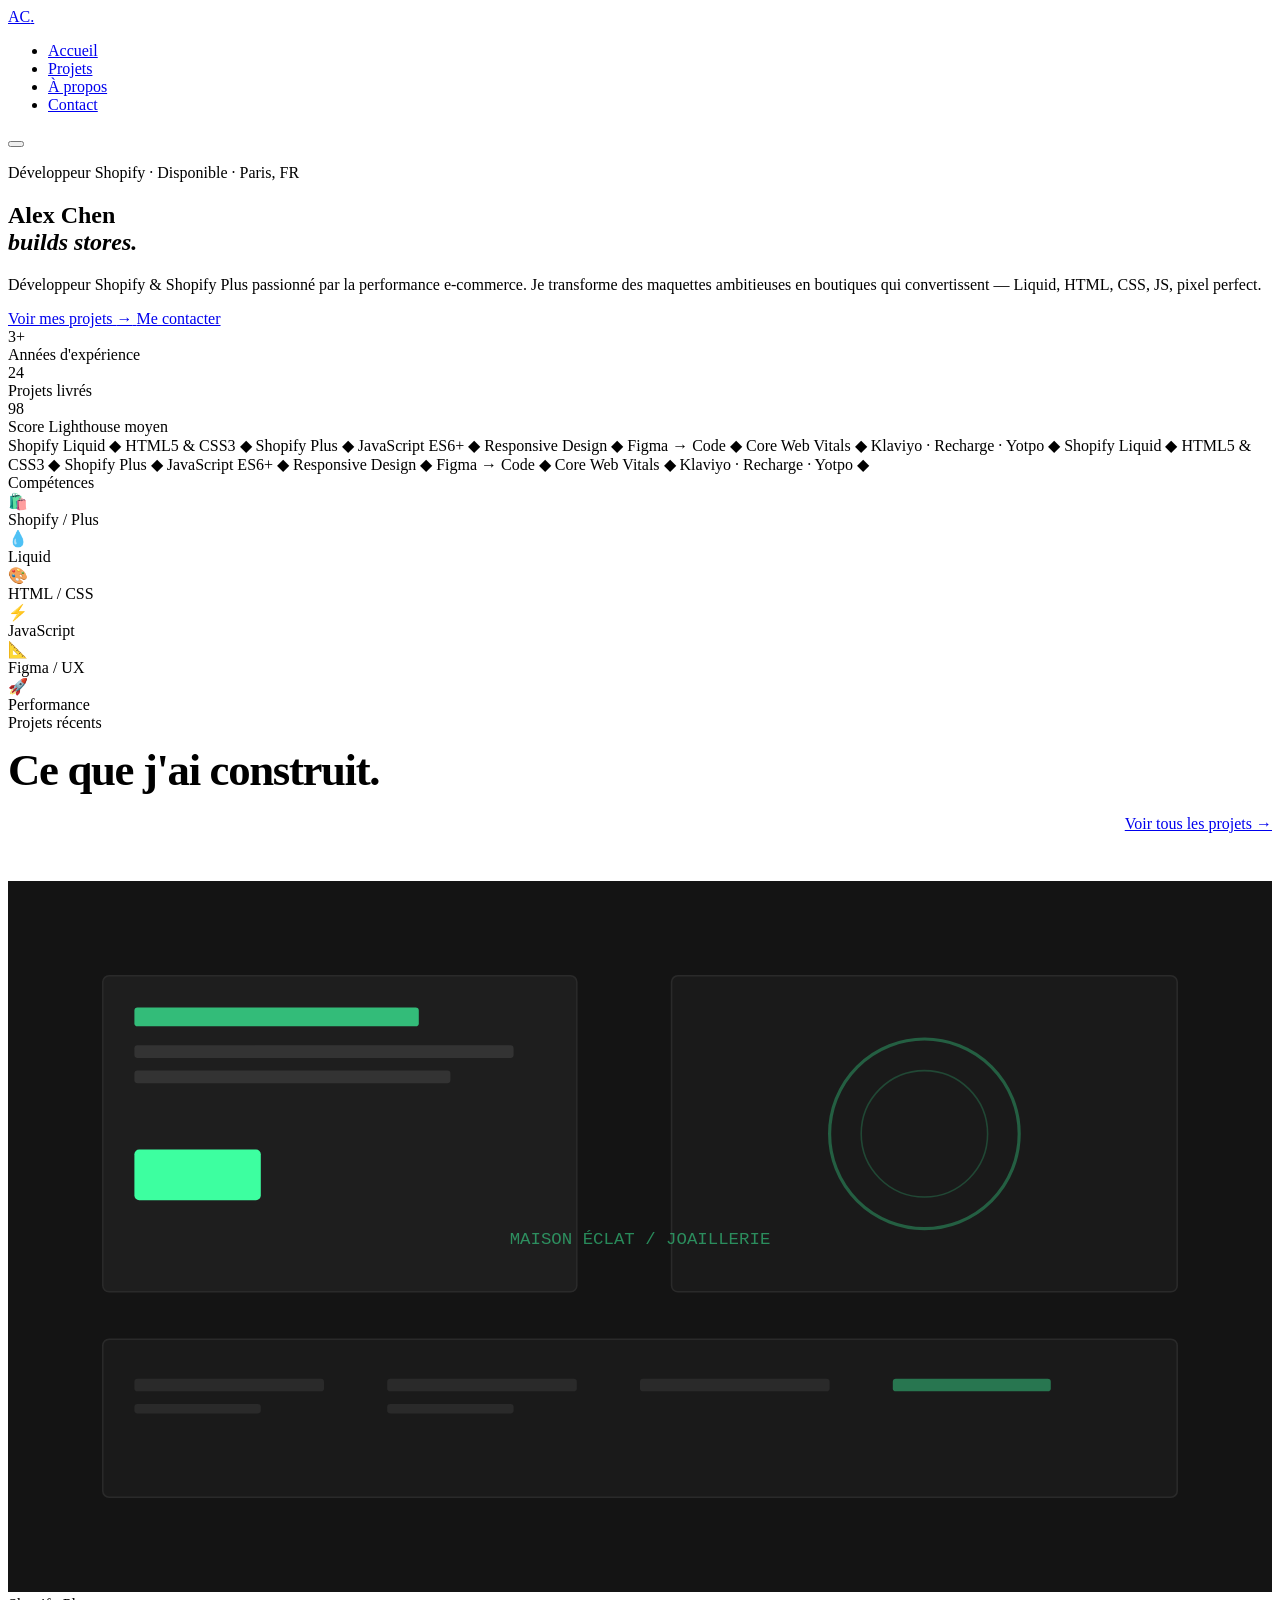
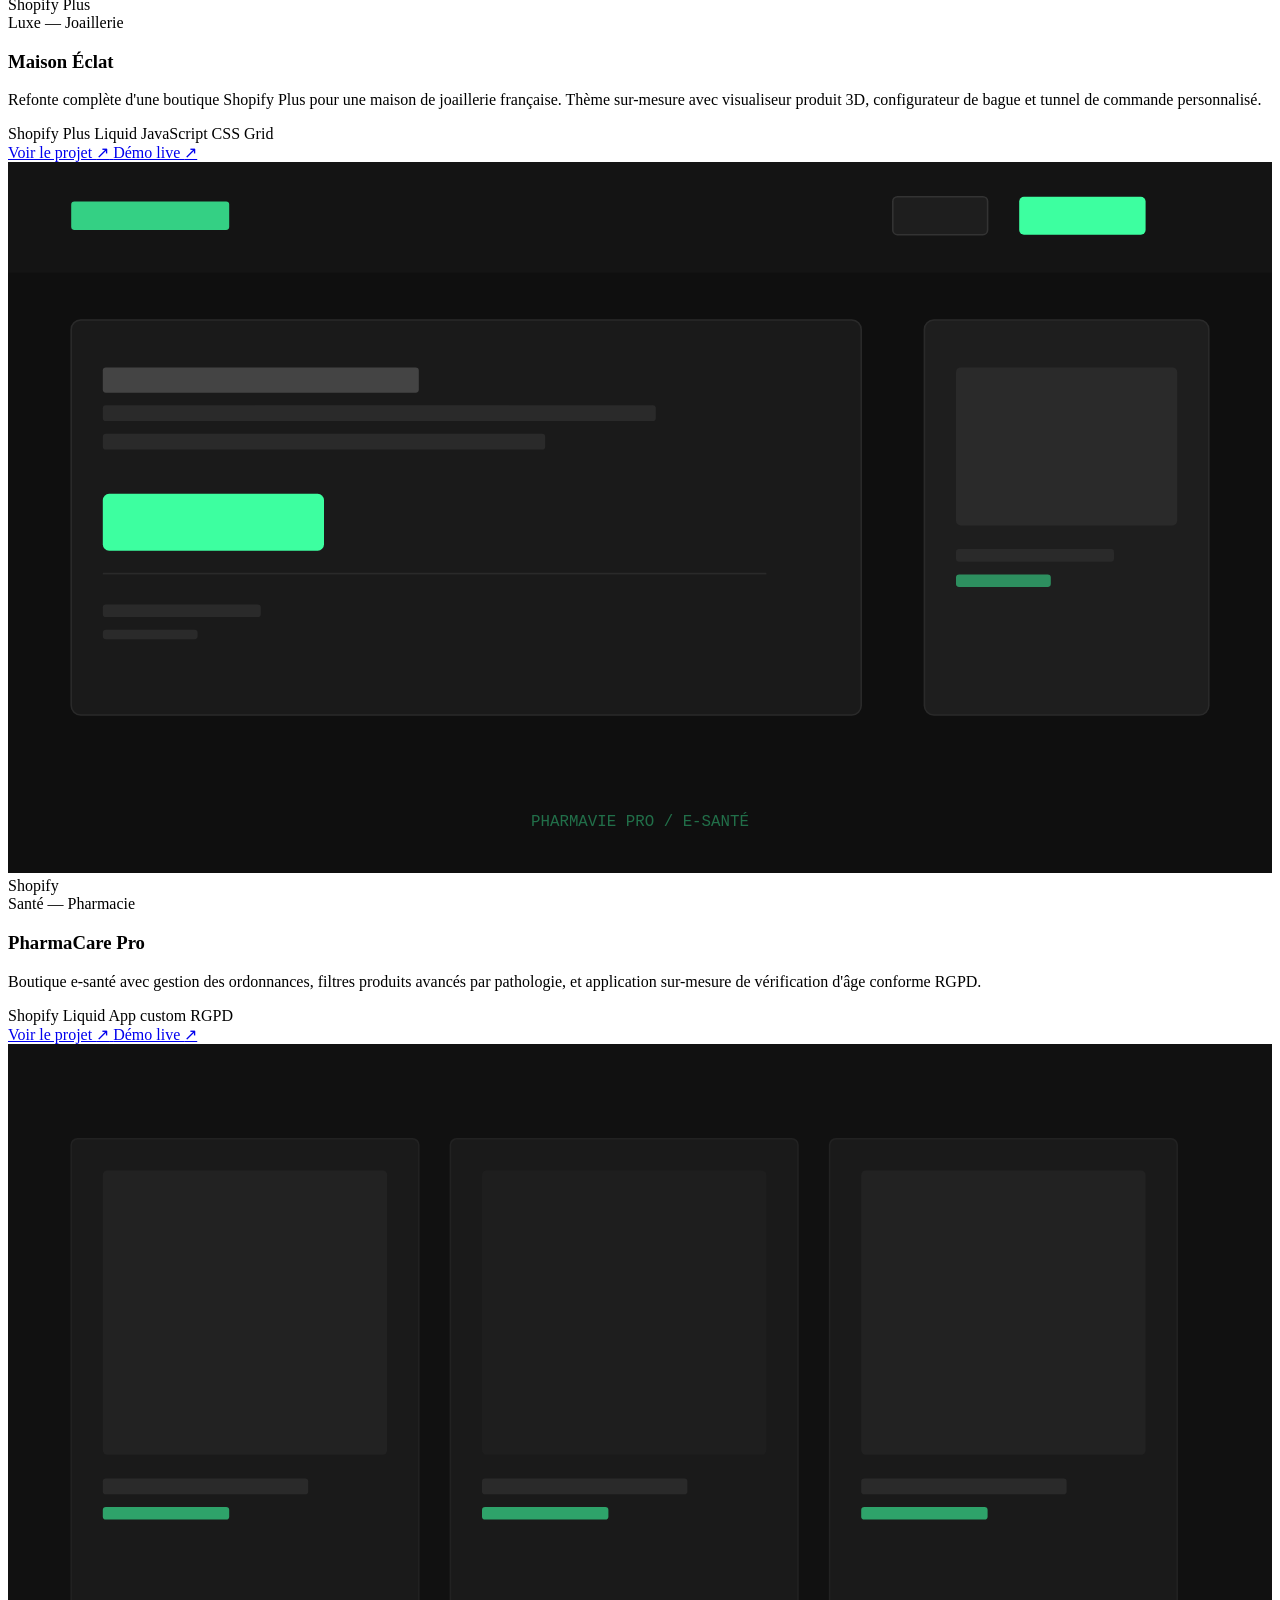
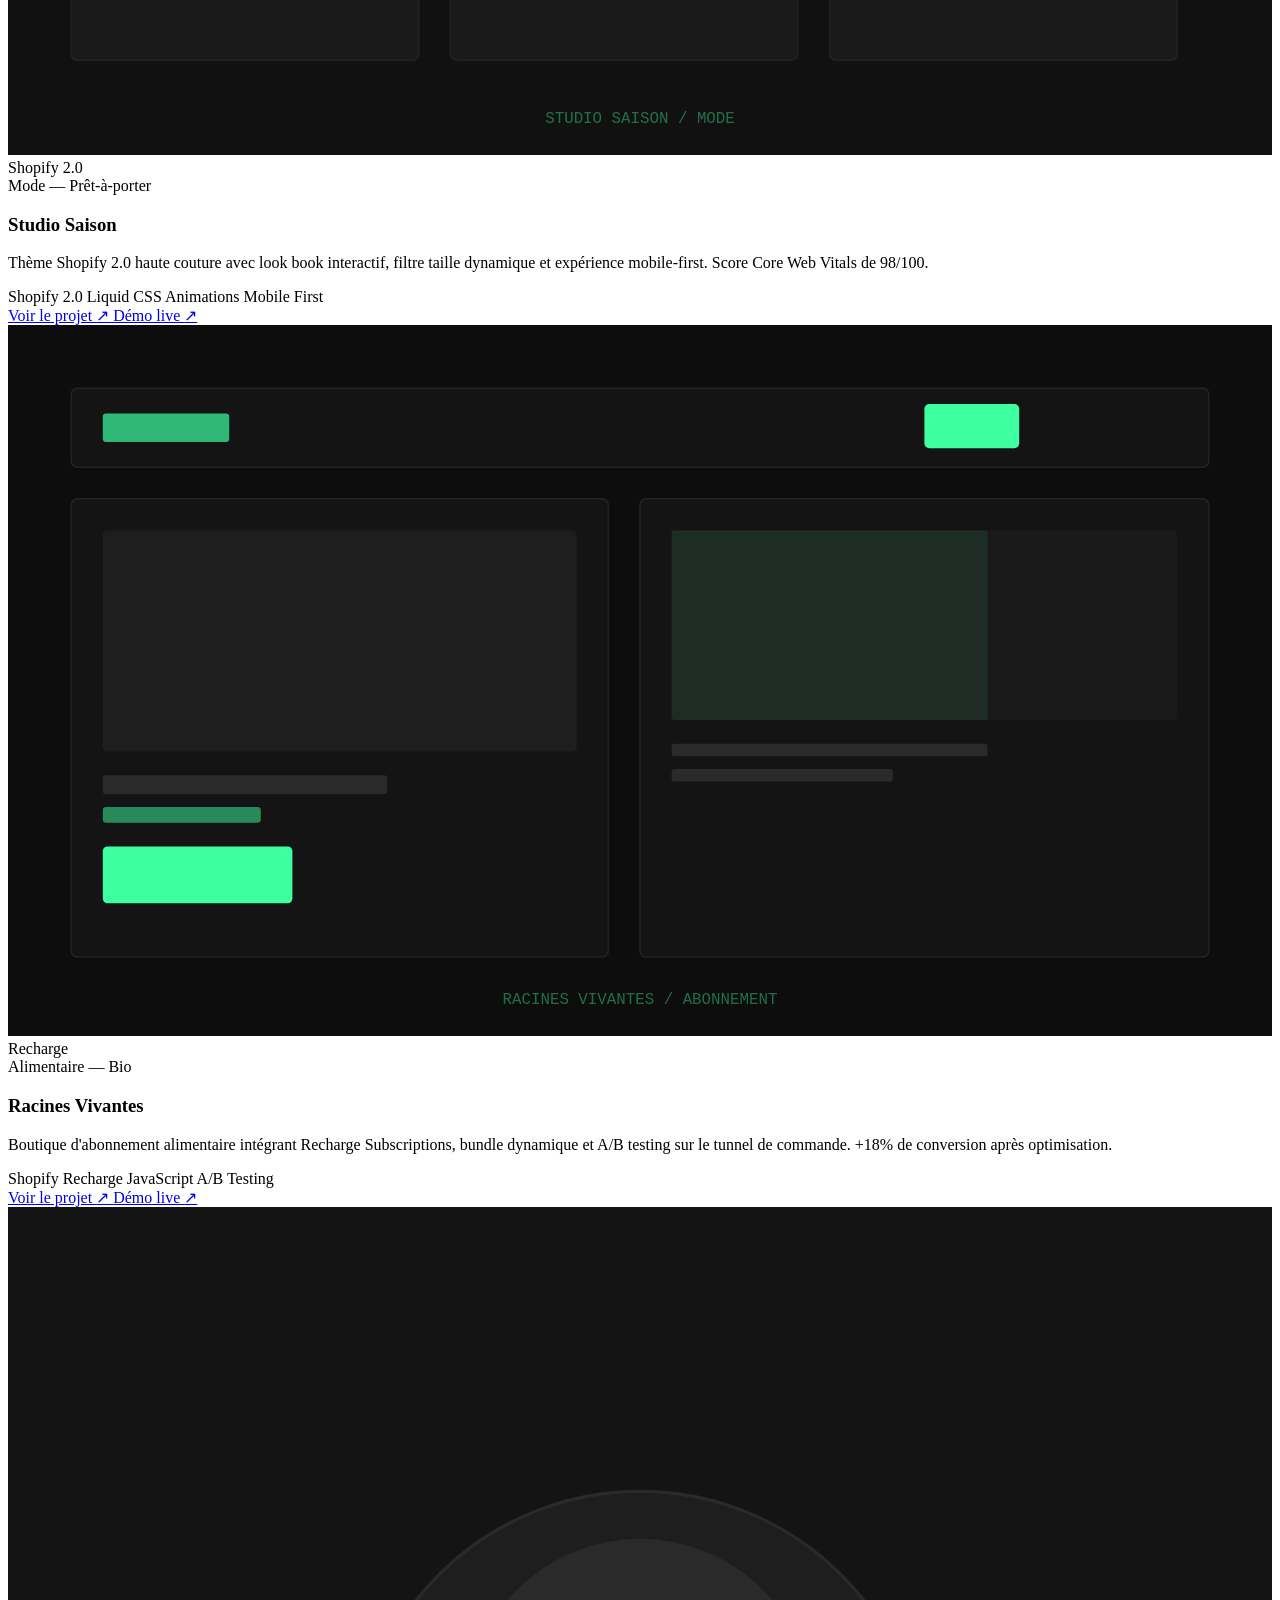
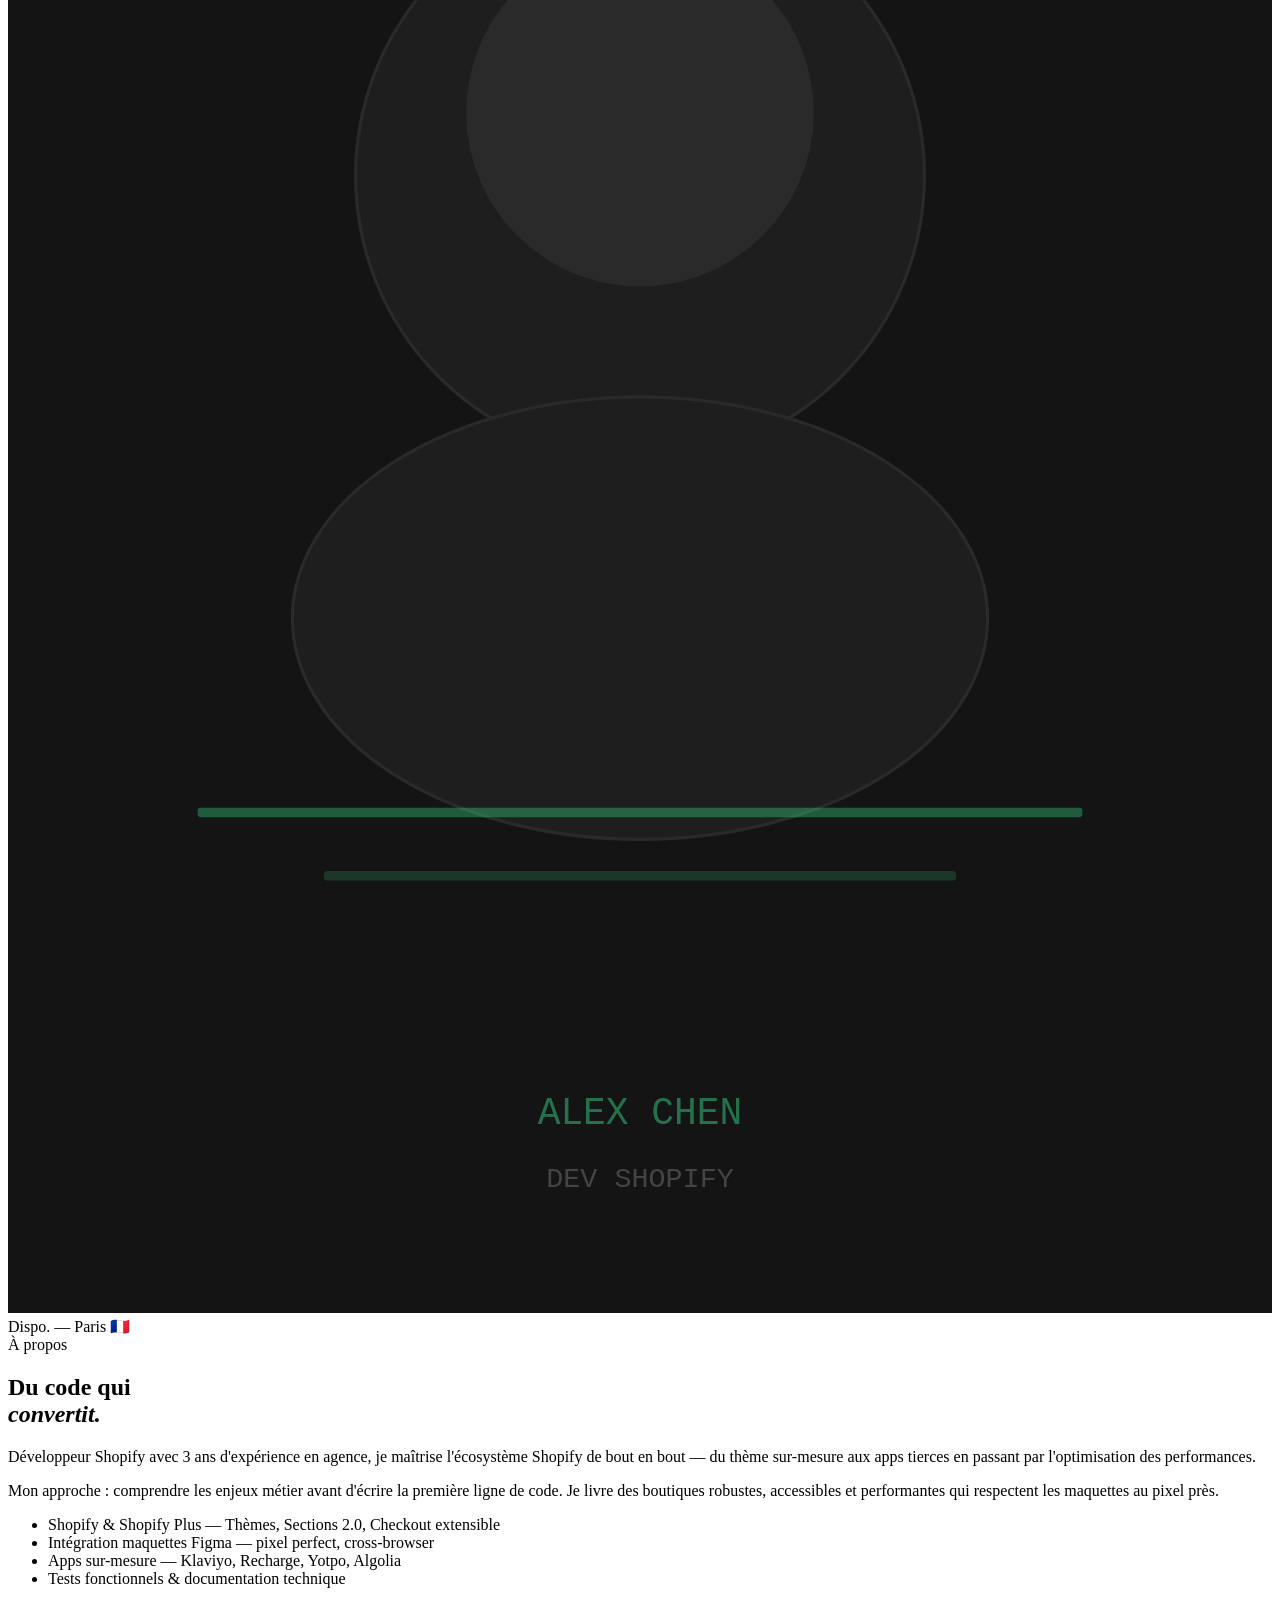
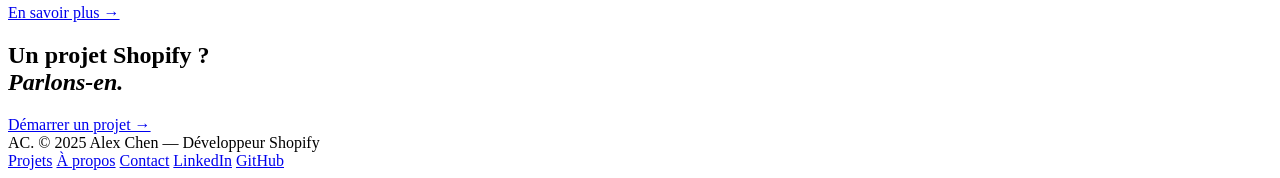
==== index.html @ a256ce39 "Add files via upload" ====
<!DOCTYPE html>
<html lang="fr">
<head>
  <meta charset="UTF-8">
  <meta name="viewport" content="width=device-width, initial-scale=1.0">
  <meta name="description" content="Alex Chen — Développeur Shopify. Portfolio de projets e-commerce pour agences, Shopify & Shopify Plus.">
  <title>Alex Chen — Développeur Shopify</title>
  <link rel="stylesheet" href="css/style.css">
</head>
<body>

  <!-- ── NAVBAR ─────────────────────────────────────────── -->
  <nav class="navbar" role="navigation" aria-label="Navigation principale">
    <div class="navbar__inner">
      <a href="index.html" class="navbar__logo" aria-label="Accueil">AC<span>.</span></a>
      <ul class="navbar__links">
        <li><a href="index.html">Accueil</a></li>
        <li><a href="projects.html">Projets</a></li>
        <li><a href="about.html">À propos</a></li>
        <li><a href="contact.html" class="navbar__cta">Contact</a></li>
      </ul>
      <button class="hamburger" aria-label="Menu mobile" aria-expanded="false">
        <span></span><span></span><span></span>
      </button>
    </div>
  </nav>

  <!-- ── HERO ───────────────────────────────────────────── -->
  <main>
    <section class="hero container" aria-labelledby="hero-title">
      <div class="hero__left">
        <p class="hero__tag">Développeur Shopify · Disponible · Paris, FR</p>
        <h1 class="hero__h1" id="hero-title">
          Alex Chen<br>
          <em>builds stores.</em>
        </h1>
        <p class="hero__sub">
          Développeur Shopify & Shopify Plus passionné par la performance e-commerce.
          Je transforme des maquettes ambitieuses en boutiques qui convertissent — Liquid, HTML, CSS, JS, pixel perfect.
        </p>
        <div class="hero__actions">
          <a href="projects.html" class="btn btn--primary">
            Voir mes projets
            <span aria-hidden="true">→</span>
          </a>
          <a href="contact.html" class="btn btn--outline">Me contacter</a>
        </div>
      </div>

      <div class="hero__right" role="list" aria-label="Statistiques">
        <article class="hero__card" role="listitem">
          <div class="hero__card-num">3+</div>
          <div class="hero__card-label">Années d'expérience</div>
        </article>
        <article class="hero__card" role="listitem">
          <div class="hero__card-num">24</div>
          <div class="hero__card-label">Projets livrés</div>
        </article>
        <article class="hero__card" role="listitem">
          <div class="hero__card-num">98</div>
          <div class="hero__card-label">Score Lighthouse moyen</div>
        </article>
      </div>
    </section>

    <!-- ── TICKER STRIP ────────────────────────────────── -->
    <div class="ticker" aria-hidden="true">
      <div class="ticker__inner">
        <span class="ticker__item ticker__item--accent">Shopify Liquid</span>
        <span class="ticker__item">◆</span>
        <span class="ticker__item">HTML5 &amp; CSS3</span>
        <span class="ticker__item">◆</span>
        <span class="ticker__item ticker__item--accent">Shopify Plus</span>
        <span class="ticker__item">◆</span>
        <span class="ticker__item">JavaScript ES6+</span>
        <span class="ticker__item">◆</span>
        <span class="ticker__item ticker__item--accent">Responsive Design</span>
        <span class="ticker__item">◆</span>
        <span class="ticker__item">Figma → Code</span>
        <span class="ticker__item">◆</span>
        <span class="ticker__item ticker__item--accent">Core Web Vitals</span>
        <span class="ticker__item">◆</span>
        <span class="ticker__item">Klaviyo · Recharge · Yotpo</span>
        <span class="ticker__item">◆</span>
        <!-- duplicate for seamless loop -->
        <span class="ticker__item ticker__item--accent">Shopify Liquid</span>
        <span class="ticker__item">◆</span>
        <span class="ticker__item">HTML5 &amp; CSS3</span>
        <span class="ticker__item">◆</span>
        <span class="ticker__item ticker__item--accent">Shopify Plus</span>
        <span class="ticker__item">◆</span>
        <span class="ticker__item">JavaScript ES6+</span>
        <span class="ticker__item">◆</span>
        <span class="ticker__item ticker__item--accent">Responsive Design</span>
        <span class="ticker__item">◆</span>
        <span class="ticker__item">Figma → Code</span>
        <span class="ticker__item">◆</span>
        <span class="ticker__item ticker__item--accent">Core Web Vitals</span>
        <span class="ticker__item">◆</span>
        <span class="ticker__item">Klaviyo · Recharge · Yotpo</span>
        <span class="ticker__item">◆</span>
      </div>
    </div>

    <!-- ── SKILLS STRIP ────────────────────────────────── -->
    <section class="skills-strip section container" aria-labelledby="skills-title">
      <div class="label reveal">Compétences</div>
      <div class="skills-strip__grid" role="list">

        <article class="skill-box reveal" role="listitem">
          <div class="skill-box__icon" aria-hidden="true">🛍️</div>
          <div class="skill-box__name">Shopify / Plus</div>
          <div class="skill-box__level" aria-label="Niveau 95%">
            <div class="skill-box__bar" style="width:95%"></div>
          </div>
        </article>

        <article class="skill-box reveal" role="listitem">
          <div class="skill-box__icon" aria-hidden="true">💧</div>
          <div class="skill-box__name">Liquid</div>
          <div class="skill-box__level" aria-label="Niveau 92%">
            <div class="skill-box__bar" style="width:92%"></div>
          </div>
        </article>

        <article class="skill-box reveal" role="listitem">
          <div class="skill-box__icon" aria-hidden="true">🎨</div>
          <div class="skill-box__name">HTML / CSS</div>
          <div class="skill-box__level" aria-label="Niveau 90%">
            <div class="skill-box__bar" style="width:90%"></div>
          </div>
        </article>

        <article class="skill-box reveal" role="listitem">
          <div class="skill-box__icon" aria-hidden="true">⚡</div>
          <div class="skill-box__name">JavaScript</div>
          <div class="skill-box__level" aria-label="Niveau 82%">
            <div class="skill-box__bar" style="width:82%"></div>
          </div>
        </article>

        <article class="skill-box reveal" role="listitem">
          <div class="skill-box__icon" aria-hidden="true">📐</div>
          <div class="skill-box__name">Figma / UX</div>
          <div class="skill-box__level" aria-label="Niveau 78%">
            <div class="skill-box__bar" style="width:78%"></div>
          </div>
        </article>

        <article class="skill-box reveal" role="listitem">
          <div class="skill-box__icon" aria-hidden="true">🚀</div>
          <div class="skill-box__name">Performance</div>
          <div class="skill-box__level" aria-label="Niveau 85%">
            <div class="skill-box__bar" style="width:85%"></div>
          </div>
        </article>

      </div>
    </section>

    <!-- ── FEATURED PROJECTS ───────────────────────────── -->
    <section class="section container" aria-labelledby="projects-title">
      <header style="display:flex; justify-content:space-between; align-items:flex-end; margin-bottom:3rem; flex-wrap:wrap; gap:1rem;">
        <div>
          <div class="label reveal">Projets récents</div>
          <h2 id="projects-title" style="font-size:clamp(2rem,3.5vw,3rem); margin-top:0.75rem; letter-spacing:-0.03em;" class="reveal">
            Ce que j'ai construit.
          </h2>
        </div>
        <a href="projects.html" class="btn btn--ghost reveal">Voir tous les projets →</a>
      </header>

      <div class="projects-grid">

        <!-- Project 1 -->
        <article class="project-card reveal">
          <div class="project-card__thumb">
            <svg viewBox="0 0 800 450" xmlns="http://www.w3.org/2000/svg" style="width:100%;height:100%;background:#141414;">
              <rect width="800" height="450" fill="#141414"/>
              <rect x="60" y="60" width="300" height="200" rx="4" fill="#1e1e1e" stroke="#2a2a2a"/>
              <rect x="80" y="80" width="180" height="12" rx="2" fill="#3dffa0" opacity="0.7"/>
              <rect x="80" y="104" width="240" height="8" rx="2" fill="#333"/>
              <rect x="80" y="120" width="200" height="8" rx="2" fill="#333"/>
              <rect x="80" y="170" width="80" height="32" rx="3" fill="#3dffa0"/>
              <rect x="420" y="60" width="320" height="200" rx="4" fill="#1a1a1a" stroke="#2a2a2a"/>
              <circle cx="580" cy="160" r="60" fill="none" stroke="#3dffa0" stroke-width="2" opacity="0.3"/>
              <circle cx="580" cy="160" r="40" fill="none" stroke="#3dffa0" stroke-width="1" opacity="0.2"/>
              <rect x="60" y="290" width="680" height="100" rx="4" fill="#1a1a1a" stroke="#2a2a2a"/>
              <rect x="80" y="315" width="120" height="8" rx="2" fill="#2a2a2a"/>
              <rect x="80" y="331" width="80" height="6" rx="2" fill="#2a2a2a"/>
              <rect x="240" y="315" width="120" height="8" rx="2" fill="#2a2a2a"/>
              <rect x="240" y="331" width="80" height="6" rx="2" fill="#2a2a2a"/>
              <rect x="400" y="315" width="120" height="8" rx="2" fill="#2a2a2a"/>
              <rect x="560" y="315" width="100" height="8" rx="2" fill="#3dffa0" opacity="0.4"/>
              <text x="400" y="230" text-anchor="middle" font-family="monospace" font-size="11" fill="#3dffa0" opacity="0.5">MAISON ÉCLAT / JOAILLERIE</text>
            </svg>
            <div class="project-card__overlay"></div>
            <span class="project-card__badge">Shopify Plus</span>
          </div>
          <div class="project-card__body">
            <div class="project-card__sector">Luxe — Joaillerie</div>
            <h3 class="project-card__title">Maison Éclat</h3>
            <p class="project-card__desc">
              Refonte complète d'une boutique Shopify Plus pour une maison de joaillerie française. Thème sur-mesure avec visualiseur produit 3D, configurateur de bague et tunnel de commande personnalisé.
            </p>
            <div class="tag-list">
              <span class="tag">Shopify Plus</span>
              <span class="tag">Liquid</span>
              <span class="tag">JavaScript</span>
              <span class="tag">CSS Grid</span>
            </div>
            <div class="project-card__footer">
              <a href="project1.html" class="project-card__link">
                Voir le projet <span class="arrow">↗</span>
              </a>
              <a href="#" class="project-card__link" aria-label="Voir la démo">
                Démo live <span class="arrow">↗</span>
              </a>
            </div>
          </div>
        </article>

        <!-- Project 2 -->
        <article class="project-card reveal">
          <div class="project-card__thumb">
            <svg viewBox="0 0 800 450" xmlns="http://www.w3.org/2000/svg" style="width:100%;height:100%;background:#141414;">
              <rect width="800" height="450" fill="#0f0f0f"/>
              <rect x="0" y="0" width="800" height="70" fill="#141414" stroke-bottom="1px solid #2a2a2a"/>
              <rect x="40" y="25" width="100" height="18" rx="2" fill="#3dffa0" opacity="0.8"/>
              <rect x="560" y="22" width="60" height="24" rx="3" fill="#1e1e1e" stroke="#333"/>
              <rect x="640" y="22" width="80" height="24" rx="3" fill="#3dffa0"/>
              <rect x="40" y="100" width="500" height="250" rx="6" fill="#1a1a1a" stroke="#2a2a2a"/>
              <rect x="60" y="130" width="200" height="16" rx="2" fill="#444"/>
              <rect x="60" y="154" width="350" height="10" rx="2" fill="#2a2a2a"/>
              <rect x="60" y="172" width="280" height="10" rx="2" fill="#2a2a2a"/>
              <rect x="60" y="210" width="140" height="36" rx="4" fill="#3dffa0"/>
              <rect x="60" y="260" width="420" height="1" fill="#2a2a2a"/>
              <rect x="60" y="280" width="100" height="8" rx="2" fill="#2a2a2a"/>
              <rect x="60" y="296" width="60" height="6" rx="2" fill="#2a2a2a"/>
              <rect x="580" y="100" width="180" height="250" rx="6" fill="#1e1e1e" stroke="#2a2a2a"/>
              <rect x="600" y="130" width="140" height="100" rx="3" fill="#2a2a2a"/>
              <rect x="600" y="245" width="100" height="8" rx="2" fill="#2a2a2a"/>
              <rect x="600" y="261" width="60" height="8" rx="2" fill="#3dffa0" opacity="0.5"/>
              <text x="400" y="420" text-anchor="middle" font-family="monospace" font-size="10" fill="#3dffa0" opacity="0.4">PHARMAVIE PRO / E-SANTÉ</text>
            </svg>
            <div class="project-card__overlay"></div>
            <span class="project-card__badge">Shopify</span>
          </div>
          <div class="project-card__body">
            <div class="project-card__sector">Santé — Pharmacie</div>
            <h3 class="project-card__title">PharmaCare Pro</h3>
            <p class="project-card__desc">
              Boutique e-santé avec gestion des ordonnances, filtres produits avancés par pathologie, et application sur-mesure de vérification d'âge conforme RGPD.
            </p>
            <div class="tag-list">
              <span class="tag">Shopify</span>
              <span class="tag">Liquid</span>
              <span class="tag">App custom</span>
              <span class="tag">RGPD</span>
            </div>
            <div class="project-card__footer">
              <a href="projects.html" class="project-card__link">
                Voir le projet <span class="arrow">↗</span>
              </a>
              <a href="#" class="project-card__link">Démo live <span class="arrow">↗</span></a>
            </div>
          </div>
        </article>

        <!-- Project 3 -->
        <article class="project-card reveal">
          <div class="project-card__thumb">
            <svg viewBox="0 0 800 450" xmlns="http://www.w3.org/2000/svg" style="width:100%;height:100%;">
              <rect width="800" height="450" fill="#111"/>
              <rect x="40" y="60" width="220" height="330" rx="4" fill="#1a1a1a" stroke="#222"/>
              <rect x="280" y="60" width="220" height="330" rx="4" fill="#1a1a1a" stroke="#222"/>
              <rect x="520" y="60" width="220" height="330" rx="4" fill="#1a1a1a" stroke="#222"/>
              <rect x="60" y="80" width="180" height="180" rx="3" fill="#222"/>
              <rect x="60" y="275" width="130" height="10" rx="2" fill="#2a2a2a"/>
              <rect x="60" y="293" width="80" height="8" rx="2" fill="#3dffa0" opacity="0.6"/>
              <rect x="300" y="80" width="180" height="180" rx="3" fill="#1e1e1e"/>
              <rect x="300" y="275" width="130" height="10" rx="2" fill="#2a2a2a"/>
              <rect x="300" y="293" width="80" height="8" rx="2" fill="#3dffa0" opacity="0.6"/>
              <rect x="540" y="80" width="180" height="180" rx="3" fill="#222"/>
              <rect x="540" y="275" width="130" height="10" rx="2" fill="#2a2a2a"/>
              <rect x="540" y="293" width="80" height="8" rx="2" fill="#3dffa0" opacity="0.6"/>
              <text x="400" y="430" text-anchor="middle" font-family="monospace" font-size="10" fill="#3dffa0" opacity="0.4">STUDIO SAISON / MODE</text>
            </svg>
            <div class="project-card__overlay"></div>
            <span class="project-card__badge">Shopify 2.0</span>
          </div>
          <div class="project-card__body">
            <div class="project-card__sector">Mode — Prêt-à-porter</div>
            <h3 class="project-card__title">Studio Saison</h3>
            <p class="project-card__desc">
              Thème Shopify 2.0 haute couture avec look book interactif, filtre taille dynamique et expérience mobile-first. Score Core Web Vitals de 98/100.
            </p>
            <div class="tag-list">
              <span class="tag">Shopify 2.0</span>
              <span class="tag">Liquid</span>
              <span class="tag">CSS Animations</span>
              <span class="tag">Mobile First</span>
            </div>
            <div class="project-card__footer">
              <a href="projects.html" class="project-card__link">
                Voir le projet <span class="arrow">↗</span>
              </a>
              <a href="#" class="project-card__link">Démo live <span class="arrow">↗</span></a>
            </div>
          </div>
        </article>

        <!-- Project 4 -->
        <article class="project-card reveal">
          <div class="project-card__thumb">
            <svg viewBox="0 0 800 450" xmlns="http://www.w3.org/2000/svg" style="width:100%;height:100%;">
              <rect width="800" height="450" fill="#0d0d0d"/>
              <rect x="40" y="40" width="720" height="50" rx="4" fill="#141414" stroke="#222"/>
              <rect x="60" y="56" width="80" height="18" rx="2" fill="#3dffa0" opacity="0.7"/>
              <rect x="580" y="50" width="60" height="28" rx="3" fill="#3dffa0"/>
              <rect x="40" y="110" width="340" height="290" rx="4" fill="#141414" stroke="#222"/>
              <rect x="60" y="130" width="300" height="140" rx="3" fill="#1e1e1e"/>
              <rect x="60" y="285" width="180" height="12" rx="2" fill="#2a2a2a"/>
              <rect x="60" y="305" width="100" height="10" rx="2" fill="#3dffa0" opacity="0.5"/>
              <rect x="60" y="330" width="120" height="36" rx="3" fill="#3dffa0"/>
              <rect x="400" y="110" width="360" height="290" rx="4" fill="#141414" stroke="#222"/>
              <rect x="420" y="130" width="320" height="120" rx="3" fill="#1a1a1a"/>
              <rect x="420" y="130" width="200" height="120" rx="0" fill="#3dffa0" opacity="0.08"/>
              <rect x="420" y="265" width="200" height="8" rx="2" fill="#2a2a2a"/>
              <rect x="420" y="281" width="140" height="8" rx="2" fill="#2a2a2a"/>
              <text x="400" y="430" text-anchor="middle" font-family="monospace" font-size="10" fill="#3dffa0" opacity="0.4">RACINES VIVANTES / ABONNEMENT</text>
            </svg>
            <div class="project-card__overlay"></div>
            <span class="project-card__badge">Recharge</span>
          </div>
          <div class="project-card__body">
            <div class="project-card__sector">Alimentaire — Bio</div>
            <h3 class="project-card__title">Racines Vivantes</h3>
            <p class="project-card__desc">
              Boutique d'abonnement alimentaire intégrant Recharge Subscriptions, bundle dynamique et A/B testing sur le tunnel de commande. +18% de conversion après optimisation.
            </p>
            <div class="tag-list">
              <span class="tag">Shopify</span>
              <span class="tag">Recharge</span>
              <span class="tag">JavaScript</span>
              <span class="tag">A/B Testing</span>
            </div>
            <div class="project-card__footer">
              <a href="projects.html" class="project-card__link">
                Voir le projet <span class="arrow">↗</span>
              </a>
              <a href="#" class="project-card__link">Démo live <span class="arrow">↗</span></a>
            </div>
          </div>
        </article>

      </div>
    </section>

    <!-- ── ABOUT PREVIEW ───────────────────────────────── -->
    <section class="section container" aria-labelledby="about-preview-title">
      <div class="about-preview">
        <div class="about-preview__visual reveal">
          <div class="about-preview__img-wrap">
            <svg viewBox="0 0 400 540" xmlns="http://www.w3.org/2000/svg" style="width:100%;height:100%;">
              <rect width="400" height="540" fill="#141414"/>
              <circle cx="200" cy="180" r="90" fill="#1e1e1e" stroke="#2a2a2a"/>
              <circle cx="200" cy="160" r="55" fill="#2a2a2a"/>
              <ellipse cx="200" cy="320" rx="110" ry="70" fill="#1e1e1e" stroke="#2a2a2a"/>
              <rect x="60" y="380" width="280" height="3" rx="1" fill="#3dffa0" opacity="0.3"/>
              <rect x="100" y="400" width="200" height="3" rx="1" fill="#3dffa0" opacity="0.15"/>
              <text x="200" y="480" text-anchor="middle" font-family="monospace" font-size="12" fill="#3dffa0" opacity="0.4">ALEX CHEN</text>
              <text x="200" y="500" text-anchor="middle" font-family="monospace" font-size="9" fill="#444">DEV SHOPIFY</text>
            </svg>
          </div>
          <div class="about-preview__badge">Dispo. — Paris 🇫🇷</div>
        </div>
        <div class="about-preview__text">
          <div class="label reveal">À propos</div>
          <h2 class="about-preview__heading reveal" id="about-preview-title">
            Du code qui<br><em>convertit.</em>
          </h2>
          <div class="about-preview__body reveal">
            <p>Développeur Shopify avec 3 ans d'expérience en agence, je maîtrise l'écosystème Shopify de bout en bout — du thème sur-mesure aux apps tierces en passant par l'optimisation des performances.</p>
            <p>Mon approche : comprendre les enjeux métier avant d'écrire la première ligne de code. Je livre des boutiques robustes, accessibles et performantes qui respectent les maquettes au pixel près.</p>
          </div>
          <ul class="about-preview__list reveal">
            <li>Shopify & Shopify Plus — Thèmes, Sections 2.0, Checkout extensible</li>
            <li>Intégration maquettes Figma — pixel perfect, cross-browser</li>
            <li>Apps sur-mesure — Klaviyo, Recharge, Yotpo, Algolia</li>
            <li>Tests fonctionnels & documentation technique</li>
          </ul>
          <div class="reveal">
            <a href="about.html" class="btn btn--outline">En savoir plus →</a>
          </div>
        </div>
      </div>
    </section>

    <!-- ── CTA BAND ────────────────────────────────────── -->
    <section class="cta-band" aria-label="Appel à l'action">
      <div class="cta-band__inner container">
        <h2 class="cta-band__heading">
          Un projet Shopify ?<br>
          <em>Parlons-en.</em>
        </h2>
        <a href="contact.html" class="btn btn--dark">
          Démarrer un projet →
        </a>
      </div>
    </section>
  </main>

  <!-- ── FOOTER ─────────────────────────────────────────── -->
  <footer>
    <div class="footer__inner container">
      <span class="footer__logo">AC<span>.</span></span>
      <span class="footer__copy">© 2025 Alex Chen — Développeur Shopify</span>
      <nav class="footer__links" aria-label="Liens footer">
        <a href="projects.html">Projets</a>
        <a href="about.html">À propos</a>
        <a href="contact.html">Contact</a>
        <a href="#" aria-label="LinkedIn">LinkedIn</a>
        <a href="#" aria-label="GitHub">GitHub</a>
      </nav>
    </div>
  </footer>

  <script src="js/script.js"></script>
</body>
</html>
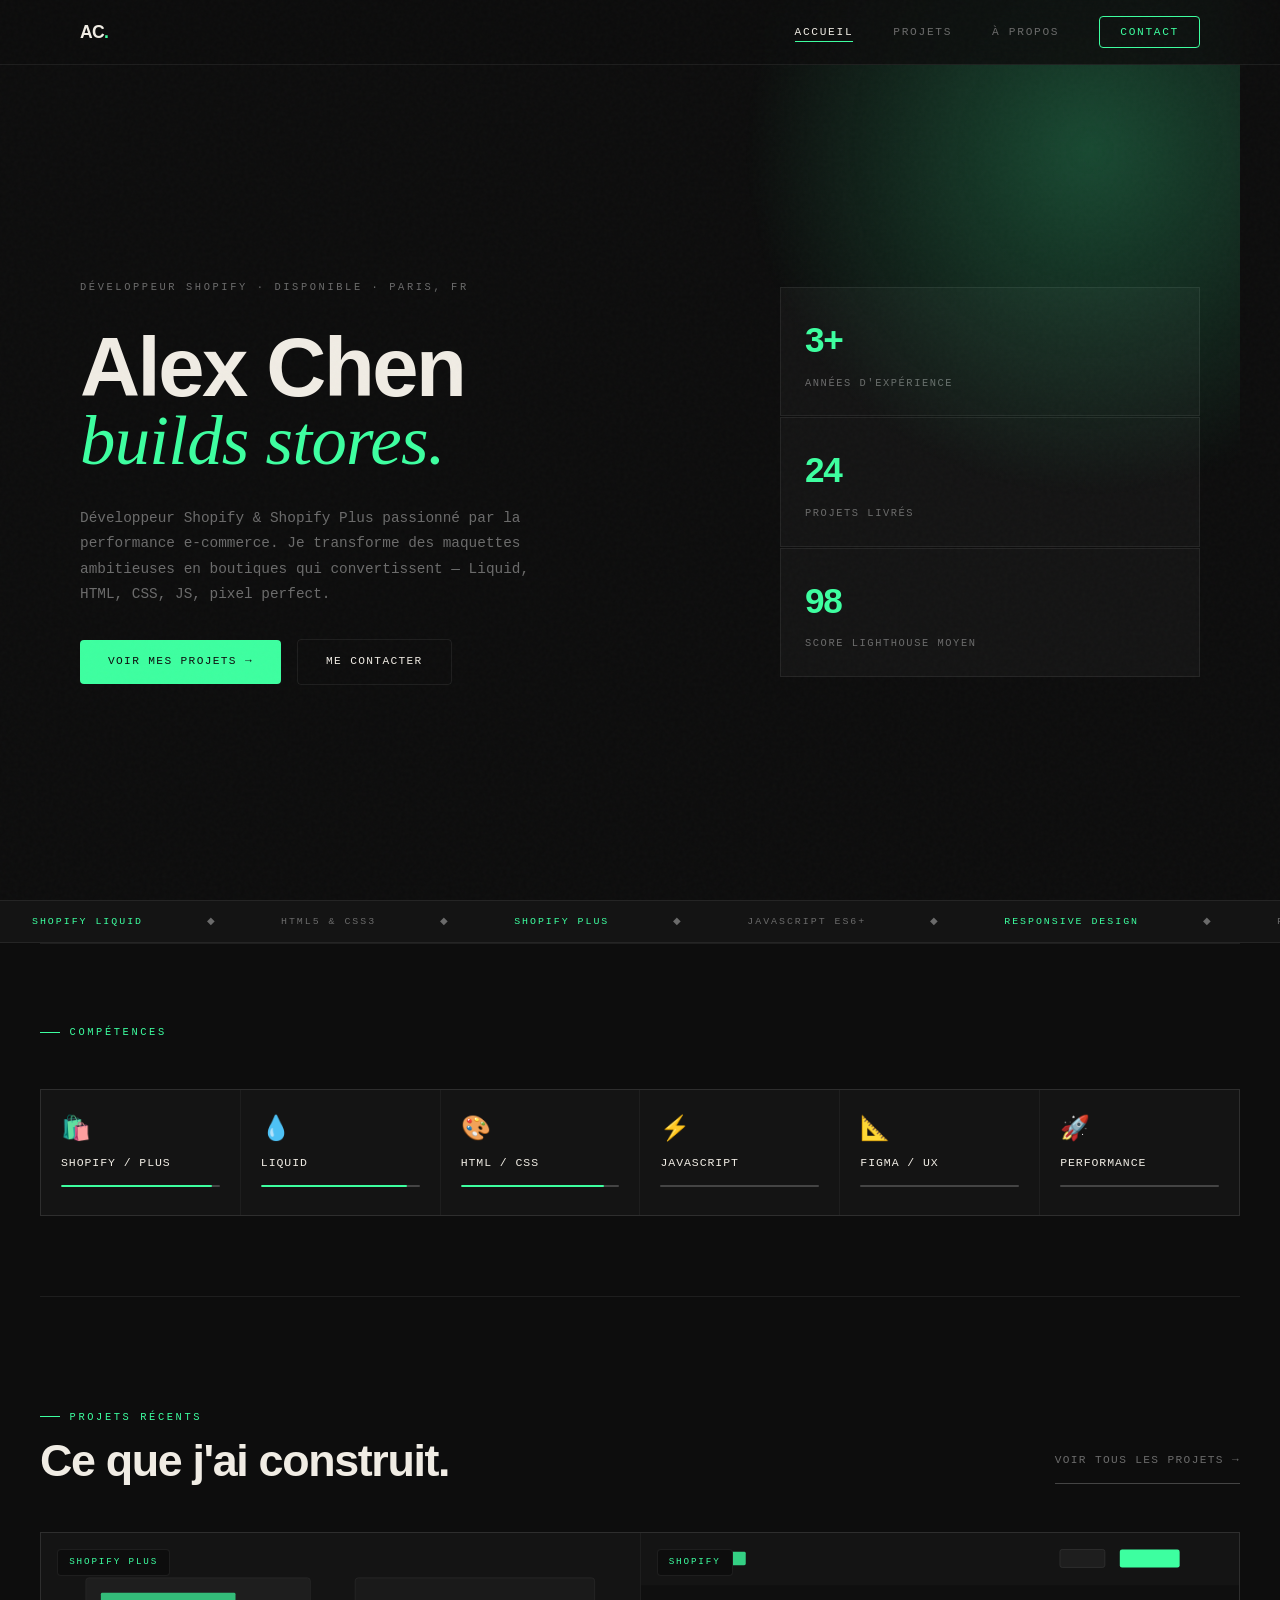
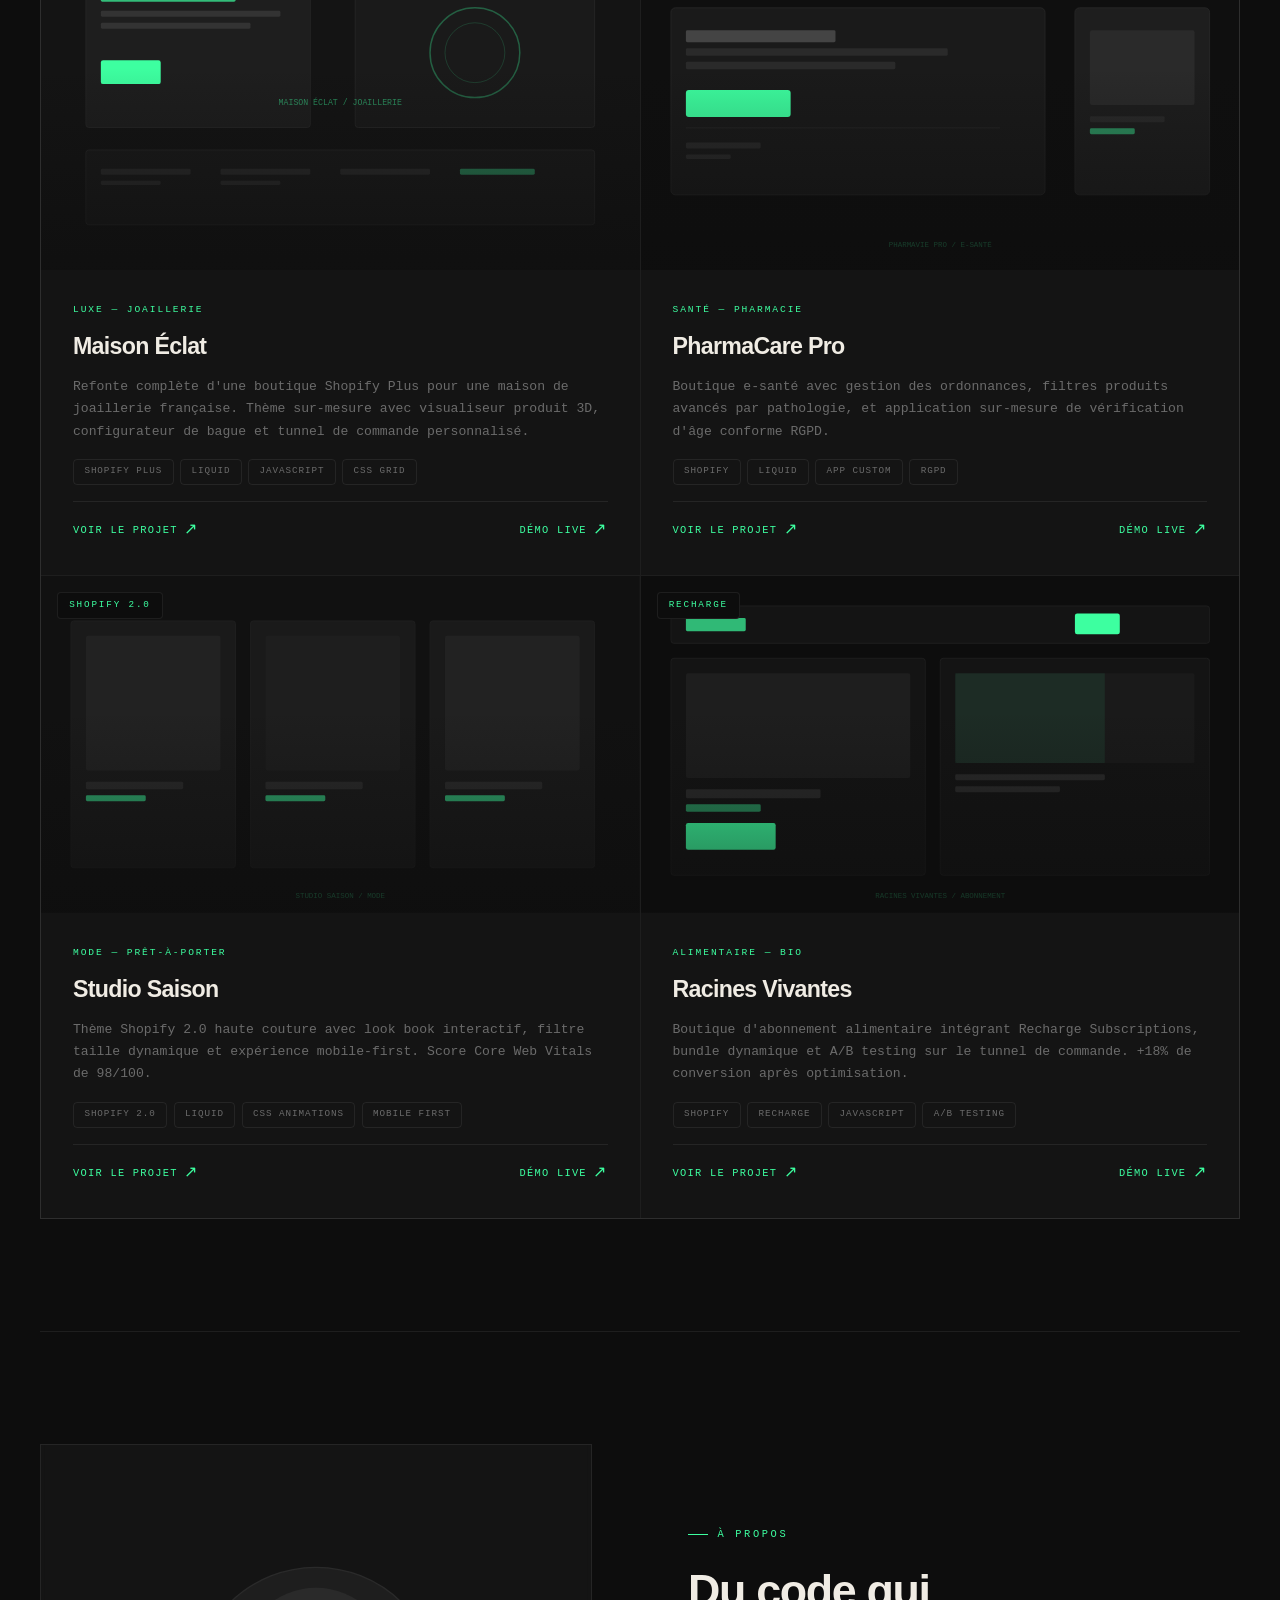
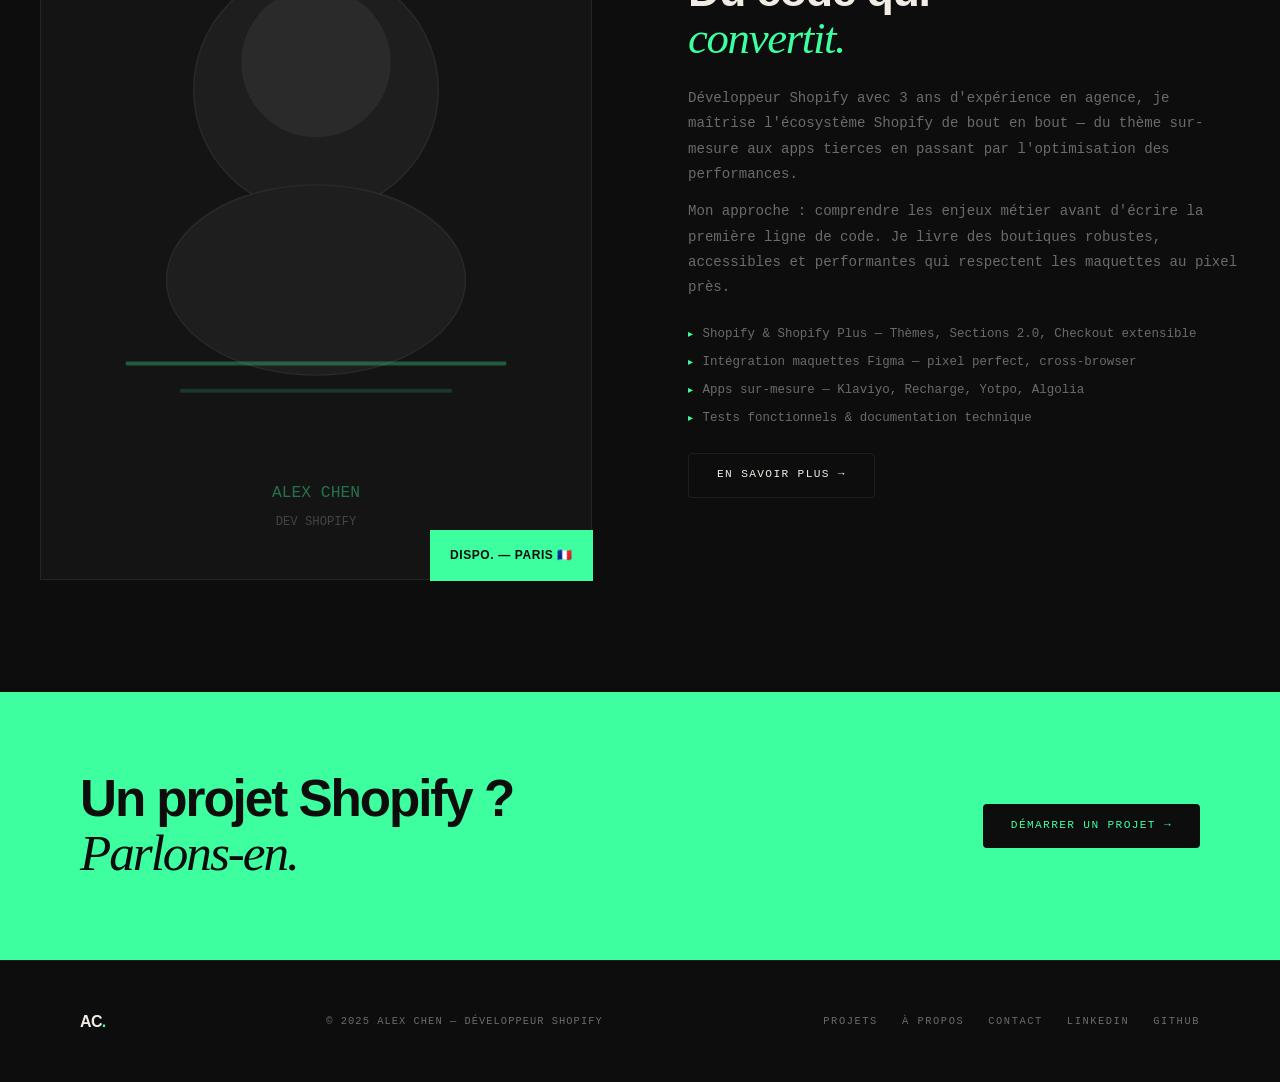
==== commit 83072b27: "Update index.html" ====
--- a/index.html
+++ b/index.html
@@ -4,7 +4,10 @@
   <meta charset="UTF-8">
   <meta name="viewport" content="width=device-width, initial-scale=1.0">
   <meta name="description" content="Alex Chen — Développeur Shopify. Portfolio de projets e-commerce pour agences, Shopify & Shopify Plus.">
-  <title>Alex Chen — Développeur Shopify</title>
+  <title>ABDALLAH CHENAOUI — Développeur Shopify</title>
+  <link rel="preconnect" href="https://fonts.googleapis.com">
+  <link rel="preconnect" href="https://fonts.gstatic.com" crossorigin>
+  <link href="https://fonts.googleapis.com/css2?family=Syne:wght@400;600;700;800&family=JetBrains+Mono:wght@300;400;500&family=Lora:ital,wght@0,400;0,500;1,400&display=swap" rel="stylesheet">
   <link rel="stylesheet" href="css/style.css">
 </head>
 <body>
--- a/css/style.css
+++ b/css/style.css
@@ -0,0 +1,1293 @@
+/* ============================================================
+   ALEX CHEN — SHOPIFY DEVELOPER PORTFOLIO
+   Design: Dark Editorial | Emerald + Off-white accents
+   ============================================================ */
+
+/* Fonts loaded via <link> in HTML */
+
+/* ── RESET & BASE ─────────────────────────────────────────── */
+*, *::before, *::after {
+  box-sizing: border-box;
+  margin: 0;
+  padding: 0;
+}
+
+:root {
+  --bg:        #0d0d0d;
+  --surface:   #141414;
+  --surface2:  #1a1a1a;
+  --border:    rgba(255,255,255,0.07);
+  --em:        #3dffa0;          /* emerald accent */
+  --em-dim:    rgba(61,255,160,0.12);
+  --em-glow:   rgba(61,255,160,0.25);
+  --text:      #f0ece4;
+  --muted:     #6b6b6b;
+  --muted2:    #444;
+  --white:     #fdfaf5;
+
+  --ff-head:   'Syne', sans-serif;
+  --ff-mono:   'JetBrains Mono', monospace;
+  --ff-serif:  'Lora', serif;
+
+  --radius:    4px;
+  --transition: 0.3s cubic-bezier(0.16, 1, 0.3, 1);
+}
+
+html {
+  scroll-behavior: smooth;
+  font-size: 16px;
+}
+
+body {
+  background: var(--bg);
+  color: var(--text);
+  font-family: var(--ff-mono);
+  font-weight: 300;
+  line-height: 1.6;
+  min-height: 100vh;
+  overflow-x: hidden;
+}
+
+img { display: block; max-width: 100%; }
+
+a {
+  color: inherit;
+  text-decoration: none;
+}
+
+ul { list-style: none; }
+
+/* ── SCROLLBAR ───────────────────────────────────────────── */
+::-webkit-scrollbar { width: 4px; }
+::-webkit-scrollbar-track { background: var(--bg); }
+::-webkit-scrollbar-thumb { background: var(--muted2); border-radius: 2px; }
+
+/* ── SELECTION ───────────────────────────────────────────── */
+::selection { background: var(--em); color: var(--bg); }
+
+/* ── TYPOGRAPHY ──────────────────────────────────────────── */
+h1, h2, h3, h4 {
+  font-family: var(--ff-head);
+  font-weight: 800;
+  line-height: 1.05;
+  letter-spacing: -0.03em;
+}
+
+.label {
+  font-family: var(--ff-mono);
+  font-size: 0.65rem;
+  font-weight: 400;
+  letter-spacing: 0.25em;
+  text-transform: uppercase;
+  color: var(--em);
+  display: flex;
+  align-items: center;
+  gap: 0.6rem;
+}
+.label::before {
+  content: '';
+  display: inline-block;
+  width: 20px;
+  height: 1px;
+  background: var(--em);
+}
+
+/* ── LAYOUT HELPERS ──────────────────────────────────────── */
+.container {
+  max-width: 1200px;
+  margin: 0 auto;
+  padding: 0 2.5rem;
+}
+
+.section {
+  padding: 7rem 0;
+  border-top: 1px solid var(--border);
+}
+
+/* ── NOISE OVERLAY ───────────────────────────────────────── */
+body::before {
+  content: '';
+  position: fixed;
+  inset: 0;
+  background-image: url("data:image/svg+xml,%3Csvg viewBox='0 0 256 256' xmlns='http://www.w3.org/2000/svg'%3E%3Cfilter id='n'%3E%3CfeTurbulence type='fractalNoise' baseFrequency='0.9' numOctaves='4' stitchTiles='stitch'/%3E%3C/filter%3E%3Crect width='100%25' height='100%25' filter='url(%23n)' opacity='1'/%3E%3C/svg%3E");
+  opacity: 0.025;
+  pointer-events: none;
+  z-index: 1000;
+}
+
+/* ── NAVBAR ──────────────────────────────────────────────── */
+.navbar {
+  position: fixed;
+  top: 0;
+  left: 0;
+  right: 0;
+  z-index: 500;
+  background: rgba(13,13,13,0.85);
+  backdrop-filter: blur(20px);
+  -webkit-backdrop-filter: blur(20px);
+  border-bottom: 1px solid var(--border);
+  transition: background var(--transition);
+}
+
+.navbar__inner {
+  display: flex;
+  align-items: center;
+  justify-content: space-between;
+  height: 64px;
+  padding: 0 2.5rem;
+  max-width: 1200px;
+  margin: 0 auto;
+}
+
+.navbar__logo {
+  font-family: var(--ff-head);
+  font-weight: 800;
+  font-size: 1.1rem;
+  letter-spacing: -0.04em;
+  color: var(--text);
+  transition: color var(--transition);
+}
+.navbar__logo span { color: var(--em); }
+.navbar__logo:hover { color: var(--em); }
+
+.navbar__links {
+  display: flex;
+  align-items: center;
+  gap: 2.5rem;
+}
+
+.navbar__links a {
+  font-size: 0.7rem;
+  letter-spacing: 0.15em;
+  text-transform: uppercase;
+  color: var(--muted);
+  transition: color var(--transition);
+  position: relative;
+}
+.navbar__links a::after {
+  content: '';
+  position: absolute;
+  bottom: -4px;
+  left: 0;
+  width: 0;
+  height: 1px;
+  background: var(--em);
+  transition: width var(--transition);
+}
+.navbar__links a:hover,
+.navbar__links a.active {
+  color: var(--text);
+}
+.navbar__links a:hover::after,
+.navbar__links a.active::after {
+  width: 100%;
+}
+
+.navbar__cta {
+  font-size: 0.65rem;
+  letter-spacing: 0.15em;
+  text-transform: uppercase;
+  padding: 0.55rem 1.25rem;
+  border: 1px solid var(--em);
+  color: var(--em) !important;
+  border-radius: var(--radius);
+  transition: background var(--transition), color var(--transition) !important;
+}
+.navbar__cta:hover {
+  background: var(--em) !important;
+  color: var(--bg) !important;
+}
+.navbar__cta::after { display: none !important; }
+
+/* HAMBURGER */
+.hamburger {
+  display: none;
+  flex-direction: column;
+  gap: 5px;
+  cursor: pointer;
+  padding: 4px;
+  background: none;
+  border: none;
+}
+.hamburger span {
+  display: block;
+  width: 22px;
+  height: 1.5px;
+  background: var(--text);
+  transition: var(--transition);
+}
+.hamburger.open span:nth-child(1) { transform: translateY(6.5px) rotate(45deg); }
+.hamburger.open span:nth-child(2) { opacity: 0; }
+.hamburger.open span:nth-child(3) { transform: translateY(-6.5px) rotate(-45deg); }
+
+/* ── HERO ─────────────────────────────────────────────────── */
+.hero {
+  min-height: 100vh;
+  display: grid;
+  grid-template-columns: 1fr 420px;
+  align-items: center;
+  gap: 4rem;
+  padding-top: 64px;
+  position: relative;
+  overflow: hidden;
+}
+
+.hero::after {
+  content: '';
+  position: absolute;
+  top: -200px;
+  right: -200px;
+  width: 700px;
+  height: 700px;
+  border-radius: 50%;
+  background: radial-gradient(circle, var(--em-glow) 0%, transparent 70%);
+  pointer-events: none;
+}
+
+.hero__left {
+  display: flex;
+  flex-direction: column;
+  gap: 2rem;
+}
+
+.hero__tag {
+  font-size: 0.65rem;
+  letter-spacing: 0.25em;
+  text-transform: uppercase;
+  color: var(--muted);
+  opacity: 0;
+  animation: fadeUp 0.6s ease 0.2s forwards;
+}
+
+.hero__h1 {
+  font-size: clamp(3.5rem, 6.5vw, 6rem);
+  line-height: 0.95;
+  opacity: 0;
+  animation: fadeUp 0.6s ease 0.35s forwards;
+}
+
+.hero__h1 em {
+  display: block;
+  font-family: var(--ff-serif);
+  font-style: italic;
+  font-weight: 400;
+  color: var(--em);
+  font-size: 0.85em;
+  letter-spacing: -0.01em;
+}
+
+.hero__sub {
+  font-size: 0.9rem;
+  line-height: 1.75;
+  color: var(--muted);
+  max-width: 480px;
+  opacity: 0;
+  animation: fadeUp 0.6s ease 0.5s forwards;
+}
+
+.hero__actions {
+  display: flex;
+  gap: 1rem;
+  align-items: center;
+  flex-wrap: wrap;
+  opacity: 0;
+  animation: fadeUp 0.6s ease 0.65s forwards;
+}
+
+.hero__right {
+  display: flex;
+  flex-direction: column;
+  gap: 1px;
+  opacity: 0;
+  animation: fadeIn 1s ease 0.8s forwards;
+}
+
+.hero__card {
+  background: var(--surface);
+  border: 1px solid var(--border);
+  padding: 1.5rem;
+  display: flex;
+  flex-direction: column;
+  gap: 0.4rem;
+  transition: border-color var(--transition), background var(--transition);
+}
+.hero__card:hover {
+  border-color: var(--em);
+  background: var(--em-dim);
+}
+
+.hero__card-num {
+  font-family: var(--ff-head);
+  font-size: 2.2rem;
+  font-weight: 800;
+  color: var(--em);
+  letter-spacing: -0.04em;
+}
+
+.hero__card-label {
+  font-size: 0.65rem;
+  letter-spacing: 0.15em;
+  text-transform: uppercase;
+  color: var(--muted);
+}
+
+/* ── BUTTONS ─────────────────────────────────────────────── */
+.btn {
+  display: inline-flex;
+  align-items: center;
+  gap: 0.5rem;
+  font-family: var(--ff-mono);
+  font-size: 0.7rem;
+  letter-spacing: 0.12em;
+  text-transform: uppercase;
+  padding: 0.8rem 1.75rem;
+  border-radius: var(--radius);
+  transition: var(--transition);
+  cursor: pointer;
+  border: none;
+  white-space: nowrap;
+}
+
+.btn--primary {
+  background: var(--em);
+  color: var(--bg);
+}
+.btn--primary:hover {
+  background: #5fffb2;
+  transform: translateY(-2px);
+  box-shadow: 0 8px 30px var(--em-glow);
+}
+
+.btn--outline {
+  background: transparent;
+  color: var(--text);
+  border: 1px solid var(--border);
+}
+.btn--outline:hover {
+  border-color: var(--em);
+  color: var(--em);
+  transform: translateY(-2px);
+}
+
+.btn--ghost {
+  background: transparent;
+  color: var(--muted);
+  padding: 0.8rem 0;
+  border-bottom: 1px solid var(--muted2);
+  border-radius: 0;
+}
+.btn--ghost:hover {
+  color: var(--em);
+  border-color: var(--em);
+}
+
+/* ── TICKER STRIP ────────────────────────────────────────── */
+.ticker {
+  background: var(--surface);
+  border-top: 1px solid var(--border);
+  border-bottom: 1px solid var(--border);
+  padding: 0.8rem 0;
+  overflow: hidden;
+}
+
+.ticker__inner {
+  display: flex;
+  white-space: nowrap;
+  animation: ticker 30s linear infinite;
+  gap: 0;
+}
+
+.ticker__item {
+  font-size: 0.62rem;
+  letter-spacing: 0.2em;
+  text-transform: uppercase;
+  color: var(--muted);
+  padding: 0 2rem;
+  flex-shrink: 0;
+}
+
+.ticker__item--accent {
+  color: var(--em);
+  font-weight: 500;
+}
+
+/* ── SKILLS STRIP ────────────────────────────────────────── */
+.skills-strip {
+  padding: 5rem 0;
+}
+
+.skills-strip__grid {
+  display: grid;
+  grid-template-columns: repeat(6, 1fr);
+  gap: 1px;
+  background: var(--border);
+  border: 1px solid var(--border);
+  margin-top: 3rem;
+}
+
+.skill-box {
+  background: var(--surface);
+  padding: 1.75rem 1.25rem;
+  display: flex;
+  flex-direction: column;
+  gap: 0.75rem;
+  transition: background var(--transition);
+  cursor: default;
+}
+
+.skill-box:hover { background: var(--surface2); }
+
+.skill-box__icon {
+  font-size: 1.5rem;
+  line-height: 1;
+}
+
+.skill-box__name {
+  font-size: 0.72rem;
+  letter-spacing: 0.08em;
+  text-transform: uppercase;
+  color: var(--text);
+  font-weight: 500;
+}
+
+.skill-box__level {
+  height: 2px;
+  background: var(--muted2);
+  border-radius: 1px;
+  position: relative;
+  overflow: hidden;
+}
+
+.skill-box__bar {
+  position: absolute;
+  top: 0; left: 0; bottom: 0;
+  background: var(--em);
+  border-radius: 1px;
+  transform: scaleX(0);
+  transform-origin: left;
+  transition: transform 1.2s cubic-bezier(0.16, 1, 0.3, 1);
+}
+
+.skill-box__bar.animated { transform: scaleX(1); }
+
+/* ── PROJECT CARDS ───────────────────────────────────────── */
+.projects-grid {
+  display: grid;
+  grid-template-columns: repeat(2, 1fr);
+  gap: 1px;
+  background: var(--border);
+  border: 1px solid var(--border);
+}
+
+.project-card {
+  background: var(--surface);
+  display: flex;
+  flex-direction: column;
+  transition: background var(--transition);
+  position: relative;
+  overflow: hidden;
+}
+
+.project-card:hover { background: var(--surface2); }
+
+.project-card::before {
+  content: '';
+  position: absolute;
+  top: 0; left: 0; right: 0;
+  height: 2px;
+  background: var(--em);
+  transform: scaleX(0);
+  transform-origin: left;
+  transition: transform 0.4s ease;
+}
+.project-card:hover::before { transform: scaleX(1); }
+
+.project-card__thumb {
+  aspect-ratio: 16/9;
+  overflow: hidden;
+  background: var(--surface2);
+  position: relative;
+}
+
+.project-card__thumb img {
+  width: 100%;
+  height: 100%;
+  object-fit: cover;
+  transition: transform 0.6s ease;
+  filter: grayscale(20%);
+}
+.project-card:hover .project-card__thumb img { transform: scale(1.04); filter: grayscale(0%); }
+
+.project-card__overlay {
+  position: absolute;
+  inset: 0;
+  background: linear-gradient(to top, rgba(13,13,13,0.6) 0%, transparent 60%);
+}
+
+.project-card__badge {
+  position: absolute;
+  top: 1rem;
+  left: 1rem;
+  font-size: 0.58rem;
+  letter-spacing: 0.2em;
+  text-transform: uppercase;
+  padding: 0.3rem 0.7rem;
+  background: var(--bg);
+  border: 1px solid var(--border);
+  color: var(--em);
+  border-radius: var(--radius);
+}
+
+.project-card__body {
+  padding: 2rem;
+  display: flex;
+  flex-direction: column;
+  gap: 1rem;
+  flex: 1;
+}
+
+.project-card__sector {
+  font-size: 0.6rem;
+  letter-spacing: 0.2em;
+  text-transform: uppercase;
+  color: var(--em);
+}
+
+.project-card__title {
+  font-family: var(--ff-head);
+  font-size: 1.45rem;
+  font-weight: 800;
+  letter-spacing: -0.03em;
+  line-height: 1.15;
+  transition: color var(--transition);
+}
+.project-card:hover .project-card__title { color: var(--em); }
+
+.project-card__desc {
+  font-size: 0.82rem;
+  line-height: 1.7;
+  color: var(--muted);
+  flex: 1;
+}
+
+.tag-list {
+  display: flex;
+  flex-wrap: wrap;
+  gap: 0.4rem;
+}
+
+.tag {
+  font-family: var(--ff-mono);
+  font-size: 0.58rem;
+  letter-spacing: 0.1em;
+  text-transform: uppercase;
+  padding: 0.28rem 0.65rem;
+  border: 1px solid var(--border);
+  color: var(--muted);
+  border-radius: var(--radius);
+  transition: border-color var(--transition), color var(--transition);
+}
+.tag:hover { border-color: var(--em); color: var(--em); }
+
+.project-card__footer {
+  display: flex;
+  align-items: center;
+  justify-content: space-between;
+  padding-top: 1rem;
+  border-top: 1px solid var(--border);
+}
+
+.project-card__link {
+  font-size: 0.65rem;
+  letter-spacing: 0.12em;
+  text-transform: uppercase;
+  color: var(--em);
+  display: flex;
+  align-items: center;
+  gap: 0.4rem;
+  transition: gap var(--transition);
+}
+.project-card__link:hover { gap: 0.7rem; }
+.project-card__link .arrow { font-size: 1rem; }
+
+/* ── ABOUT PREVIEW ───────────────────────────────────────── */
+.about-preview {
+  display: grid;
+  grid-template-columns: 1fr 1fr;
+  gap: 6rem;
+  align-items: center;
+}
+
+.about-preview__visual {
+  position: relative;
+}
+
+.about-preview__img-wrap {
+  aspect-ratio: 3/4;
+  background: var(--surface);
+  border: 1px solid var(--border);
+  overflow: hidden;
+  position: relative;
+}
+
+.about-preview__img-wrap img {
+  width: 100%;
+  height: 100%;
+  object-fit: cover;
+  filter: grayscale(40%);
+  transition: filter var(--transition);
+}
+.about-preview__img-wrap:hover img { filter: grayscale(0%); }
+
+.about-preview__badge {
+  position: absolute;
+  bottom: -1px;
+  right: -1px;
+  background: var(--em);
+  color: var(--bg);
+  padding: 1rem 1.25rem;
+  font-family: var(--ff-head);
+  font-weight: 800;
+  font-size: 0.75rem;
+  letter-spacing: 0.05em;
+  text-transform: uppercase;
+}
+
+.about-preview__text {
+  display: flex;
+  flex-direction: column;
+  gap: 1.5rem;
+}
+
+.about-preview__heading {
+  font-size: clamp(2rem, 3.5vw, 3rem);
+}
+
+.about-preview__heading em {
+  font-family: var(--ff-serif);
+  font-style: italic;
+  color: var(--em);
+  font-weight: 400;
+}
+
+.about-preview__body {
+  font-size: 0.88rem;
+  line-height: 1.8;
+  color: var(--muted);
+}
+.about-preview__body p + p { margin-top: 0.75rem; }
+
+.about-preview__list {
+  display: flex;
+  flex-direction: column;
+  gap: 0.5rem;
+}
+.about-preview__list li {
+  font-size: 0.78rem;
+  color: var(--muted);
+  display: flex;
+  align-items: center;
+  gap: 0.6rem;
+}
+.about-preview__list li::before {
+  content: '▸';
+  color: var(--em);
+  font-size: 0.6rem;
+}
+
+/* ── CTA BAND ─────────────────────────────────────────────── */
+.cta-band {
+  background: var(--em);
+  padding: 5rem 0;
+}
+
+.cta-band__inner {
+  display: flex;
+  align-items: center;
+  justify-content: space-between;
+  gap: 2rem;
+  flex-wrap: wrap;
+}
+
+.cta-band__heading {
+  font-size: clamp(2rem, 4vw, 3.5rem);
+  color: var(--bg);
+  letter-spacing: -0.04em;
+}
+
+.cta-band__heading em {
+  font-family: var(--ff-serif);
+  font-style: italic;
+  font-weight: 400;
+}
+
+.btn--dark {
+  background: var(--bg);
+  color: var(--em);
+  border: none;
+}
+.btn--dark:hover {
+  background: #0d0d0d;
+  transform: translateY(-2px);
+  box-shadow: 0 8px 30px rgba(0,0,0,0.4);
+}
+
+/* ── PAGE HEADER ─────────────────────────────────────────── */
+.page-header {
+  padding: 10rem 0 5rem;
+  border-bottom: 1px solid var(--border);
+}
+
+.page-header__heading {
+  font-size: clamp(3rem, 6vw, 5.5rem);
+  margin-top: 1.5rem;
+  line-height: 0.95;
+}
+.page-header__heading em {
+  font-family: var(--ff-serif);
+  font-style: italic;
+  color: var(--em);
+  font-weight: 400;
+}
+
+.page-header__sub {
+  font-size: 0.88rem;
+  color: var(--muted);
+  max-width: 520px;
+  margin-top: 1.5rem;
+  line-height: 1.75;
+}
+
+/* ── PROJECTS PAGE: LIST ─────────────────────────────────── */
+.projects-list {
+  display: flex;
+  flex-direction: column;
+  gap: 0;
+  border-bottom: 1px solid var(--border);
+}
+
+.project-row {
+  display: grid;
+  grid-template-columns: 80px 1fr auto;
+  align-items: center;
+  gap: 2rem;
+  padding: 2.5rem 0;
+  border-top: 1px solid var(--border);
+  text-decoration: none;
+  color: inherit;
+  transition: background var(--transition);
+  cursor: pointer;
+}
+
+.project-row:hover { background: var(--surface); margin: 0 -2.5rem; padding: 2.5rem; }
+
+.project-row__num {
+  font-family: var(--ff-head);
+  font-size: 3rem;
+  font-weight: 800;
+  color: var(--muted2);
+  letter-spacing: -0.06em;
+  transition: color var(--transition);
+}
+.project-row:hover .project-row__num { color: var(--em); }
+
+.project-row__info { display: flex; flex-direction: column; gap: 0.4rem; }
+
+.project-row__title {
+  font-family: var(--ff-head);
+  font-size: 1.6rem;
+  font-weight: 800;
+  letter-spacing: -0.03em;
+  transition: color var(--transition);
+}
+.project-row:hover .project-row__title { color: var(--em); }
+
+.project-row__meta {
+  display: flex;
+  align-items: center;
+  gap: 1.5rem;
+}
+
+.project-row__sector {
+  font-size: 0.62rem;
+  letter-spacing: 0.15em;
+  text-transform: uppercase;
+  color: var(--muted);
+}
+
+.project-row__arrow {
+  font-size: 1.5rem;
+  color: var(--muted2);
+  transition: color var(--transition), transform var(--transition);
+}
+.project-row:hover .project-row__arrow {
+  color: var(--em);
+  transform: translate(4px, -4px);
+}
+
+/* ── ABOUT PAGE ──────────────────────────────────────────── */
+.about-grid {
+  display: grid;
+  grid-template-columns: 1fr 1fr;
+  gap: 1px;
+  background: var(--border);
+  border: 1px solid var(--border);
+  margin-top: 4rem;
+}
+
+.about-cell {
+  background: var(--surface);
+  padding: 2.5rem;
+  display: flex;
+  flex-direction: column;
+  gap: 1rem;
+}
+
+.about-cell__label {
+  font-size: 0.62rem;
+  letter-spacing: 0.2em;
+  text-transform: uppercase;
+  color: var(--em);
+}
+
+.about-cell__title {
+  font-family: var(--ff-head);
+  font-size: 1.2rem;
+  font-weight: 700;
+  letter-spacing: -0.02em;
+}
+
+.about-cell__body {
+  font-size: 0.82rem;
+  line-height: 1.75;
+  color: var(--muted);
+}
+
+.about-cell--wide {
+  grid-column: span 2;
+}
+
+.timeline {
+  display: flex;
+  flex-direction: column;
+  gap: 2rem;
+}
+
+.timeline-item {
+  display: grid;
+  grid-template-columns: 100px 1fr;
+  gap: 2rem;
+  align-items: start;
+}
+
+.timeline-item__date {
+  font-family: var(--ff-mono);
+  font-size: 0.68rem;
+  color: var(--em);
+  letter-spacing: 0.1em;
+  padding-top: 3px;
+}
+
+.timeline-item__title {
+  font-family: var(--ff-head);
+  font-size: 1rem;
+  font-weight: 700;
+  letter-spacing: -0.02em;
+}
+
+.timeline-item__company {
+  font-size: 0.72rem;
+  color: var(--muted);
+  margin-top: 0.2rem;
+}
+
+.timeline-item__desc {
+  font-size: 0.8rem;
+  line-height: 1.7;
+  color: var(--muted);
+  margin-top: 0.5rem;
+}
+
+/* ── PROJECT DETAIL ──────────────────────────────────────── */
+.project-detail {
+  padding: 4rem 0;
+}
+
+.project-detail__hero {
+  aspect-ratio: 21/9;
+  background: var(--surface);
+  border: 1px solid var(--border);
+  overflow: hidden;
+  position: relative;
+  margin-bottom: 4rem;
+}
+
+.project-detail__hero img {
+  width: 100%;
+  height: 100%;
+  object-fit: cover;
+}
+
+.project-detail__meta {
+  display: grid;
+  grid-template-columns: 1fr 340px;
+  gap: 5rem;
+  align-items: start;
+}
+
+.project-detail__heading {
+  font-size: clamp(2.5rem, 4.5vw, 4.5rem);
+  margin-top: 0.75rem;
+}
+
+.project-detail__intro {
+  font-size: 1rem;
+  line-height: 1.8;
+  color: var(--muted);
+  margin-top: 1.5rem;
+}
+
+.detail-sidebar {
+  display: flex;
+  flex-direction: column;
+  gap: 2rem;
+}
+
+.detail-sidebar__block {
+  display: flex;
+  flex-direction: column;
+  gap: 0.75rem;
+  padding: 1.5rem;
+  background: var(--surface);
+  border: 1px solid var(--border);
+}
+
+.detail-sidebar__label {
+  font-size: 0.6rem;
+  letter-spacing: 0.2em;
+  text-transform: uppercase;
+  color: var(--em);
+}
+
+.detail-sidebar__value {
+  font-size: 0.82rem;
+  color: var(--muted);
+  line-height: 1.5;
+}
+
+.detail-sidebar__list {
+  display: flex;
+  flex-direction: column;
+  gap: 0.4rem;
+}
+
+.detail-sidebar__list li {
+  font-size: 0.78rem;
+  color: var(--muted);
+  display: flex;
+  align-items: center;
+  gap: 0.5rem;
+}
+.detail-sidebar__list li::before {
+  content: '◆';
+  font-size: 0.4rem;
+  color: var(--em);
+}
+
+.project-detail__content {
+  margin-top: 5rem;
+  display: flex;
+  flex-direction: column;
+  gap: 3rem;
+  border-top: 1px solid var(--border);
+  padding-top: 4rem;
+}
+
+.project-detail__section h3 {
+  font-size: 1.3rem;
+  margin-bottom: 1rem;
+  letter-spacing: -0.02em;
+}
+
+.project-detail__section p {
+  font-size: 0.88rem;
+  line-height: 1.8;
+  color: var(--muted);
+}
+
+.screenshots-grid {
+  display: grid;
+  grid-template-columns: repeat(3, 1fr);
+  gap: 1px;
+  background: var(--border);
+  border: 1px solid var(--border);
+  margin-top: 1.5rem;
+}
+
+.screenshots-grid img {
+  width: 100%;
+  aspect-ratio: 4/3;
+  object-fit: cover;
+  filter: grayscale(20%);
+  transition: filter var(--transition);
+}
+.screenshots-grid img:hover { filter: grayscale(0%); }
+
+/* ── CONTACT PAGE ────────────────────────────────────────── */
+.contact-layout {
+  display: grid;
+  grid-template-columns: 1fr 1fr;
+  gap: 1px;
+  background: var(--border);
+  border: 1px solid var(--border);
+  margin-top: 4rem;
+}
+
+.contact-info {
+  background: var(--surface);
+  padding: 3.5rem;
+  display: flex;
+  flex-direction: column;
+  gap: 2.5rem;
+}
+
+.contact-info__heading {
+  font-size: clamp(2rem, 3.5vw, 3rem);
+  line-height: 1;
+}
+.contact-info__heading em {
+  font-family: var(--ff-serif);
+  font-style: italic;
+  color: var(--em);
+  font-weight: 400;
+}
+
+.contact-info__body {
+  font-size: 0.85rem;
+  line-height: 1.75;
+  color: var(--muted);
+}
+
+.contact-links {
+  display: flex;
+  flex-direction: column;
+  gap: 1.2rem;
+}
+
+.contact-link {
+  display: flex;
+  align-items: center;
+  gap: 1rem;
+  font-size: 0.78rem;
+  color: var(--muted);
+  transition: color var(--transition);
+}
+.contact-link:hover { color: var(--em); }
+
+.contact-link__icon {
+  width: 36px;
+  height: 36px;
+  border: 1px solid var(--border);
+  display: flex;
+  align-items: center;
+  justify-content: center;
+  font-size: 0.9rem;
+  transition: border-color var(--transition), background var(--transition);
+  flex-shrink: 0;
+}
+.contact-link:hover .contact-link__icon {
+  border-color: var(--em);
+  background: var(--em-dim);
+}
+
+.contact-form {
+  background: var(--bg);
+  padding: 3.5rem;
+  display: flex;
+  flex-direction: column;
+  gap: 1.75rem;
+}
+
+.form-group {
+  display: flex;
+  flex-direction: column;
+  gap: 0.5rem;
+}
+
+.form-label {
+  font-size: 0.6rem;
+  letter-spacing: 0.2em;
+  text-transform: uppercase;
+  color: var(--em);
+}
+
+.form-input,
+.form-textarea,
+.form-select {
+  background: var(--surface);
+  border: 1px solid var(--border);
+  color: var(--text);
+  font-family: var(--ff-mono);
+  font-size: 0.82rem;
+  padding: 0.85rem 1rem;
+  border-radius: var(--radius);
+  outline: none;
+  transition: border-color var(--transition), background var(--transition);
+  width: 100%;
+}
+
+.form-input:focus,
+.form-textarea:focus,
+.form-select:focus {
+  border-color: var(--em);
+  background: var(--em-dim);
+}
+
+.form-textarea {
+  resize: none;
+  height: 120px;
+  line-height: 1.6;
+}
+
+.form-select option { background: var(--surface); }
+
+.form-row {
+  display: grid;
+  grid-template-columns: 1fr 1fr;
+  gap: 1rem;
+}
+
+.form-success {
+  display: none;
+  flex-direction: column;
+  align-items: center;
+  justify-content: center;
+  gap: 1rem;
+  text-align: center;
+  padding: 2rem;
+  background: var(--em-dim);
+  border: 1px solid var(--em);
+  border-radius: var(--radius);
+}
+.form-success.visible { display: flex; }
+.form-success__icon { font-size: 2rem; }
+.form-success__msg { font-size: 0.8rem; color: var(--em); }
+
+/* ── FOOTER ──────────────────────────────────────────────── */
+footer {
+  border-top: 1px solid var(--border);
+  padding: 3rem 0;
+}
+
+.footer__inner {
+  display: flex;
+  align-items: center;
+  justify-content: space-between;
+  gap: 1rem;
+  flex-wrap: wrap;
+}
+
+.footer__logo {
+  font-family: var(--ff-head);
+  font-weight: 800;
+  font-size: 1rem;
+  letter-spacing: -0.04em;
+}
+.footer__logo span { color: var(--em); }
+
+.footer__copy {
+  font-size: 0.65rem;
+  letter-spacing: 0.1em;
+  color: var(--muted);
+  text-transform: uppercase;
+}
+
+.footer__links {
+  display: flex;
+  gap: 1.5rem;
+}
+
+.footer__links a {
+  font-size: 0.65rem;
+  letter-spacing: 0.15em;
+  text-transform: uppercase;
+  color: var(--muted);
+  transition: color var(--transition);
+}
+.footer__links a:hover { color: var(--em); }
+
+/* ── ANIMATIONS ──────────────────────────────────────────── */
+@keyframes fadeUp {
+  from { opacity: 0; transform: translateY(24px); }
+  to   { opacity: 1; transform: translateY(0); }
+}
+
+@keyframes fadeIn {
+  from { opacity: 0; }
+  to   { opacity: 1; }
+}
+
+@keyframes ticker {
+  from { transform: translateX(0); }
+  to   { transform: translateX(-50%); }
+}
+
+.reveal {
+  opacity: 0;
+  transform: translateY(28px);
+  transition: opacity 0.7s ease, transform 0.7s ease;
+}
+.reveal.visible {
+  opacity: 1;
+  transform: translateY(0);
+}
+
+/* ── PLACEHOLDER SVG THUMBS ──────────────────────────────── */
+.thumb-placeholder {
+  width: 100%;
+  height: 100%;
+  display: flex;
+  align-items: center;
+  justify-content: center;
+  background: var(--surface2);
+  color: var(--muted2);
+  font-size: 0.65rem;
+  letter-spacing: 0.15em;
+  text-transform: uppercase;
+  font-family: var(--ff-mono);
+}
+
+/* ── RESPONSIVE ──────────────────────────────────────────── */
+@media (max-width: 1024px) {
+  .hero { grid-template-columns: 1fr; }
+  .hero__right { display: grid; grid-template-columns: repeat(3, 1fr); }
+  .about-preview { grid-template-columns: 1fr; }
+  .about-preview__visual { display: none; }
+  .skills-strip__grid { grid-template-columns: repeat(3, 1fr); }
+}
+
+@media (max-width: 768px) {
+  .container { padding: 0 1.25rem; }
+  .section { padding: 4rem 0; }
+  .navbar__inner { padding: 0 1.25rem; }
+  .navbar__links { display: none; position: fixed; top: 64px; left: 0; right: 0; background: var(--bg); border-bottom: 1px solid var(--border); padding: 2rem 1.25rem; flex-direction: column; align-items: flex-start; gap: 1.5rem; }
+  .navbar__links.open { display: flex; }
+  .hamburger { display: flex; }
+  .hero { padding: 7rem 0 4rem; }
+  .hero__h1 { font-size: 3.5rem; }
+  .hero__right { grid-template-columns: repeat(3, 1fr); }
+  .projects-grid { grid-template-columns: 1fr; }
+  .skills-strip__grid { grid-template-columns: repeat(2, 1fr); }
+  .about-grid { grid-template-columns: 1fr; }
+  .about-cell--wide { grid-column: span 1; }
+  .contact-layout { grid-template-columns: 1fr; }
+  .project-detail__meta { grid-template-columns: 1fr; }
+  .form-row { grid-template-columns: 1fr; }
+  .screenshots-grid { grid-template-columns: 1fr; }
+  .cta-band__inner { flex-direction: column; align-items: flex-start; }
+  .footer__inner { flex-direction: column; text-align: center; }
+  .timeline-item { grid-template-columns: 1fr; gap: 0.5rem; }
+  .page-header { padding: 7rem 0 3rem; }
+  .project-row { grid-template-columns: 50px 1fr auto; gap: 1rem; }
+  .project-row__num { font-size: 2rem; }
+}
